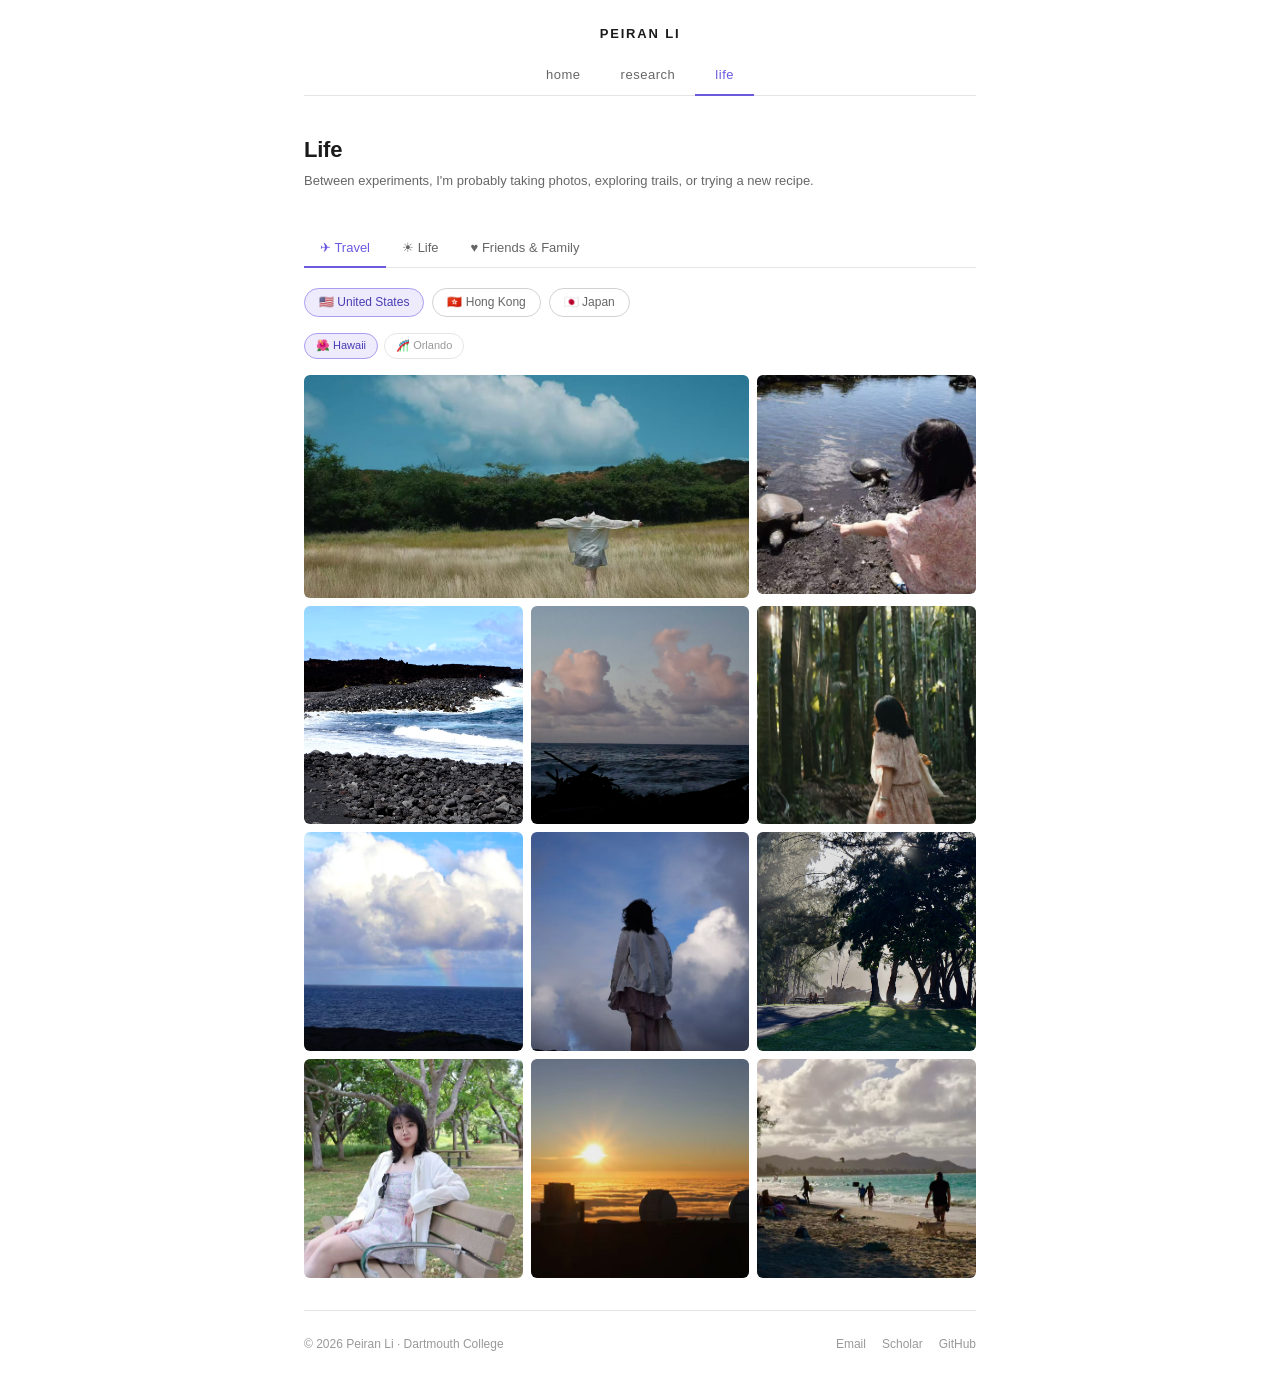
==== life.html @ d06216dd "Rebuild as three-page PhD-application site - Split into index (intro), research (education, publicat" ====
<!DOCTYPE html>
<html lang="en">
<head>
  <meta charset="UTF-8">
  <meta name="viewport" content="width=device-width, initial-scale=1.0">
  <title>Life · Peiran Li</title>
  <meta name="description" content="Photos by Peiran Li: travel, life, friends and family.">
  <link rel="icon" href="data:image/svg+xml,%3Csvg xmlns=%27http://www.w3.org/2000/svg%27 viewBox=%270 0 64 64%27%3E%3Crect width=%2764%27 height=%2764%27 rx=%2714%27 fill=%27%236B5AE0%27/%3E%3Ctext x=%2732%27 y=%2744%27 font-family=%27-apple-system,Helvetica,Arial,sans-serif%27 font-size=%2736%27 font-weight=%27600%27 fill=%27white%27 text-anchor=%27middle%27%3EP%3C/text%3E%3C/svg%3E">
  <link rel="stylesheet" href="https://cdn.jsdelivr.net/npm/@tabler/icons-webfont@3.34.0/dist/tabler-icons.min.css">
  <link rel="stylesheet" href="style.css">
</head>
<body>
<div class="site">

  <!-- NAV -->
  <nav class="nav">
    <a class="nav-logo" href="index.html" style="text-decoration:none">Peiran Li</a>
    <div class="nav-links">
      <a href="index.html">home</a>
      <a href="research.html">research</a>
      <a href="life.html" class="active">life</a>
    </div>
  </nav>

  <h1 class="page-title">Life</h1>
  <p class="page-sub">Between experiments, I'm probably taking photos, exploring trails, or trying a new recipe.</p>

  <!-- PHOTOS -->
  <section class="section" id="photos">

    <div class="tab-bar">
      <div class="tab active" onclick="switchTab(this,'travel')">✈ Travel</div>
      <div class="tab" onclick="switchTab(this,'life')">☀ Life</div>
      <div class="tab" onclick="switchTab(this,'people')">♥ Friends & Family</div>
    </div>

    <!-- TRAVEL -->
    <div class="panel active" id="panel-travel">
      <div class="sub-tabs">
        <div class="sub-tab active" onclick="switchCountry(this,'us')">🇺🇸 United States</div>
        <div class="sub-tab" onclick="switchCountry(this,'hk')">🇭🇰 Hong Kong</div>
        <div class="sub-tab" onclick="switchCountry(this,'jp')">🇯🇵 Japan</div>
      </div>

      <!-- US -->
      <div id="country-us">
        <div class="city-tabs">
          <div class="city-tab active" onclick="switchCity(this,'hawaii')">🌺 Hawaii</div>
          <div class="city-tab" onclick="switchCity(this,'orlando')">🎢 Orlando</div>
        </div>
        <!-- Photos are loaded dynamically from photos/travel/hawaii/ -->
        <div class="grid-panel active" id="city-hawaii" data-folder="photos/travel/hawaii"></div>
        <div class="grid-panel" id="city-orlando" data-folder="photos/travel/orlando"></div>
      </div>

      <!-- HK -->
      <div id="country-hk" style="display:none">
        <div class="photo-grid" data-folder="photos/travel/hongkong" id="grid-hk"></div>
      </div>

      <!-- Japan -->
      <div id="country-jp" style="display:none">
        <div class="photo-grid" data-folder="photos/travel/japan" id="grid-jp"></div>
      </div>
    </div>

    <!-- LIFE -->
    <div class="panel" id="panel-life">
      <div class="photo-grid" data-folder="photos/life" id="grid-life"></div>
    </div>

    <!-- PEOPLE -->
    <div class="panel" id="panel-people">
      <div class="photo-grid" data-folder="photos/people" id="grid-people"></div>
    </div>
  </section>


  <!-- FOOTER -->
  <footer class="footer">
    <span class="footer-left">© 2026 Peiran Li · Dartmouth College</span>
    <div class="footer-links">
      <a href="mailto:peiran.li.gr@dartmouth.edu">Email</a>
      <a href="https://scholar.google.com/citations?user=oMGvcq8AAAAJ&hl=en" target="_blank">Scholar</a>
      <a href="https://github.com/prsteps" target="_blank">GitHub</a>
    </div>
  </footer>

</div>

<!-- LIGHTBOX -->
<div class="lightbox" id="lightbox" onclick="closeLightbox()">
  <button class="lightbox-close" onclick="closeLightbox()">✕</button>
  <img id="lightbox-img" src="" alt="">
</div>

<script src="main.js"></script>
</body>
</html>
---- style.css ----
*, *::before, *::after { box-sizing: border-box; margin: 0; padding: 0; }

    :root {
      --coral: #6B5AE0;
      --coral-light: #EEEBFC;
      --coral-mid: #A99DF0;
      --coral-dark: #4A3DB3;
      --teal: #1D9E75;
      --teal-light: #E1F5EE;
      --teal-dark: #0F6E56;
      --blue: #378ADD;
      --blue-light: #E6F1FB;
      --blue-dark: #185FA5;
      --amber-light: #FAEEDA;
      --amber-dark: #854F0B;
      --purple-light: #EEEDFE;
      --purple-dark: #534AB7;
      --text: #1a1a1a;
      --text-muted: #666;
      --text-faint: #999;
      --border: rgba(0,0,0,0.1);
      --border-mid: rgba(0,0,0,0.18);
      --bg: #fff;
      --bg-secondary: #f7f7f5;
      --radius: 10px;
      --radius-sm: 6px;
    }

    html { scroll-behavior: smooth; }
    body {
      font-family: -apple-system, BlinkMacSystemFont, 'Segoe UI', sans-serif;
      color: var(--text);
      background: var(--bg);
      line-height: 1.6;
    }

    .site { max-width: 720px; margin: 0 auto; padding: 0 1.5rem; }

    /* ── NAV ── */
    .nav {
      display: flex;
      flex-direction: column;
      align-items: center;
      padding: 1.5rem 0 0;
      gap: 0.75rem;
    }
    .nav-logo {
      font-size: 13px;
      font-weight: 600;
      letter-spacing: 0.14em;
      text-transform: uppercase;
      color: var(--text);
    }
    .nav-links {
      display: flex;
      border-bottom: 0.5px solid var(--border);
      width: 100%;
      justify-content: center;
    }
    .nav-links a {
      font-size: 13px;
      color: var(--text-muted);
      text-decoration: none;
      padding: 0.5rem 1.25rem;
      border-bottom: 2px solid transparent;
      margin-bottom: -0.5px;
      letter-spacing: 0.04em;
      cursor: pointer;
      transition: color 0.15s;
    }
    .nav-links a:hover { color: var(--text); }
    .nav-links a.active { color: var(--coral); border-bottom-color: var(--coral); }
    .page-title { font-size: 22px; font-weight: 600; letter-spacing: -0.01em; margin: 2.25rem 0 0.25rem; }
    .page-sub { font-size: 13px; color: var(--text-muted); margin-bottom: 0.5rem; }
    .home-cards { display: grid; grid-template-columns: 1fr 1fr; gap: 12px; margin: 1.75rem 0 0.5rem; }
    .home-card { display: block; border: 0.5px solid var(--border); border-radius: var(--radius); padding: 1rem 1.15rem; text-decoration: none; color: inherit; transition: background 0.15s, border-color 0.15s; }
    .home-card:hover { background: var(--bg-secondary); border-color: var(--border-mid); }
    .home-card .hc-label { font-size: 11px; color: var(--coral); letter-spacing: 0.1em; text-transform: uppercase; margin-bottom: 4px; }
    .home-card .hc-title { font-size: 14px; font-weight: 500; margin-bottom: 3px; }
    .home-card .hc-desc { font-size: 12px; color: var(--text-muted); line-height: 1.6; }
    .hero.hero-home { border-bottom: none; padding-bottom: 0.5rem; }

    /* ── HERO ── */
    .hero {
      padding: 2.5rem 0 2rem;
      display: grid;
      grid-template-columns: 1fr auto;
      gap: 2rem;
      align-items: start;
      border-bottom: 0.5px solid var(--border);
    }
    .hero-tag {
      font-size: 11px;
      color: var(--coral);
      letter-spacing: 0.1em;
      text-transform: uppercase;
      margin-bottom: 0.5rem;
    }
    .hero-name { font-size: 32px; font-weight: 600; letter-spacing: -0.01em; line-height: 1.2; margin-bottom: 0.6rem; }
    .hero-sub {
      font-size: 14px;
      color: var(--text-muted);
      line-height: 1.7;
      max-width: 420px;
      margin-bottom: 1.25rem;
    }
    .hero-sub strong { color: var(--text); font-weight: 500; }
    .hero-links { display: flex; gap: 0.5rem; flex-wrap: wrap; }
    .pill {
      font-size: 12px;
      padding: 5px 13px;
      border-radius: 999px;
      border: 0.5px solid var(--border-mid);
      color: var(--text-muted);
      text-decoration: none;
      display: inline-flex;
      align-items: center;
      gap: 5px;
      cursor: pointer;
      background: none;
      font-family: inherit;
      line-height: 1.5;
      transition: background 0.15s;
    }
    .pill:hover { background: var(--bg-secondary); color: var(--text); }
    .pill-accent { background: var(--coral-light); color: var(--coral-dark); border-color: var(--coral-mid); }
    .pill-accent:hover { background: #DCD7F9; color: var(--coral-dark); }
    .pill-sm { font-size: 11px; padding: 3px 10px; }
    .avatar {
      width: 76px; height: 76px;
      border-radius: 50%;
      background: linear-gradient(135deg, #9FE1CB, #5DCAA5);
      display: flex; align-items: center; justify-content: center;
      font-size: 30px; flex-shrink: 0;
    }

    /* ── SECTIONS ── */
    .section { padding: 2rem 0; border-bottom: 0.5px solid var(--border); }
    .section-label {
      font-size: 11px;
      color: var(--text-faint);
      letter-spacing: 0.1em;
      text-transform: uppercase;
      margin-bottom: 1.25rem;
    }
    .section-intro { font-size: 13px; color: var(--text-muted); line-height: 1.7; margin: -0.5rem 0 1.25rem; max-width: 560px; }

    /* ── INTEREST TAGS ── */
    .interest-tags { display: flex; gap: 8px; flex-wrap: wrap; margin-bottom: 1.5rem; }
    .interest-tag {
      font-size: 12px; padding: 4px 13px; border-radius: 999px;
      background: var(--coral-light); color: var(--coral-dark);
      border: 0.5px solid var(--coral-mid);
    }

    /* ── RESEARCH CARDS (publications) ── */
    .research-card {
      border: 0.5px solid var(--border);
      border-radius: var(--radius);
      padding: 1rem 1.25rem;
      margin-bottom: 0.75rem;
      transition: background 0.15s, border-color 0.15s;
    }
    .research-card:hover { background: var(--bg-secondary); border-color: var(--border-mid); }
    .rc-header { display: flex; justify-content: space-between; align-items: flex-start; gap: 1rem; margin-bottom: 0.4rem; }
    .rc-title { font-size: 14px; font-weight: 500; line-height: 1.4; }
    .rc-title a { color: inherit; text-decoration: none; border-bottom: 1px solid rgba(0,0,0,0.15); }
    .rc-badge {
      font-size: 11px; padding: 3px 10px; border-radius: 999px;
      white-space: nowrap; flex-shrink: 0;
      background: var(--teal-light); color: var(--teal-dark);
    }
    .rc-badge.amber { background: var(--amber-light); color: var(--amber-dark); }
    .rc-badge.blue { background: var(--blue-light); color: var(--blue-dark); }
    .rc-badge.purple { background: var(--purple-light); color: var(--purple-dark); }
    .rc-authors { font-size: 12px; color: var(--text-faint); margin-bottom: 0.3rem; }
    .rc-authors strong { color: var(--text-muted); }
    .rc-venue { font-size: 12px; color: var(--coral); font-weight: 500; }

    /* ── PROJECT CARDS ── */
    .proj {
      border: 0.5px solid var(--border);
      border-radius: var(--radius);
      overflow: hidden;
      margin-bottom: 1.25rem;
      transition: border-color 0.15s;
    }
    .proj:hover { border-color: var(--border-mid); }
    .proj-fig { display: block; background: var(--bg-secondary); border-bottom: 0.5px solid var(--border); text-decoration: none; }
    .proj-fig img, .proj-fig canvas { width: 100%; height: auto; display: block; }
    .proj-fig.pad { padding: 1rem 1.25rem; }
    .proj-fig.pad img, .proj-fig.pad canvas { border-radius: var(--radius-sm); }
    .pdf-fig { background: #fff; }
    .proj-body { padding: 1rem 1.25rem 1.1rem; }
    .proj-head { display: flex; justify-content: space-between; align-items: flex-start; gap: 1rem; margin-bottom: 0.25rem; }
    .proj-title { font-size: 15px; font-weight: 500; line-height: 1.4; }
    .proj-meta { font-size: 12px; color: var(--text-muted); margin-bottom: 0.15rem; }
    .proj-meta em { font-style: normal; color: var(--coral); }
    .proj-date { font-size: 11px; color: var(--text-faint); margin-bottom: 0.7rem; }
    .proj-sum { font-size: 13px; color: var(--text); line-height: 1.65; margin-bottom: 0.6rem; }
    .proj-bullets { list-style: none; margin: 0 0 0.85rem; }
    .proj-bullets li {
      font-size: 13px; color: var(--text-muted); line-height: 1.6;
      padding-left: 1rem; position: relative; margin-bottom: 0.25rem;
    }
    .proj-bullets li::before { content: ''; position: absolute; left: 0; top: 0.62em; width: 5px; height: 5px; border-radius: 50%; background: var(--coral-mid); }
    .proj-links { display: flex; gap: 0.5rem; flex-wrap: wrap; align-items: center; }
    .proj-links .note { font-size: 11px; color: var(--text-faint); }
    .fig-caption { font-size: 11px; color: var(--text-faint); padding: 0 1.25rem 0.75rem; background: var(--bg-secondary); line-height: 1.5; }

    /* ── EXPERIENCE ── */
    .exp-item { display: grid; grid-template-columns: 110px 1fr; gap: 1rem; margin-bottom: 1.25rem; }
    .exp-date { font-size: 11px; color: var(--text-faint); line-height: 1.5; padding-top: 2px; }
    .exp-title { font-size: 14px; font-weight: 500; margin-bottom: 2px; }
    .exp-org { font-size: 12px; color: var(--coral); margin-bottom: 4px; }
    .exp-desc { font-size: 13px; color: var(--text-muted); line-height: 1.6; }

    /* ── HARDWARE ── */
    .hw-photo { border: 0.5px solid var(--border); border-radius: var(--radius); overflow: hidden; margin-bottom: 1rem; background: var(--bg-secondary); }
    .hw-photo img { width: 100%; display: block; }
    .hw-photo figcaption { font-size: 11px; color: var(--text-faint); line-height: 1.5; padding: 0.55rem 1rem 0.65rem; }
    .hw-grid { display: grid; grid-template-columns: repeat(3, 1fr); gap: 12px; }
    .hw-block { background: var(--bg-secondary); border-radius: var(--radius-sm); padding: 0.85rem 1rem; }
    .hw-block i { font-size: 18px; color: var(--coral); display: block; margin-bottom: 4px; }
    .hw-title { font-size: 13px; font-weight: 500; margin-bottom: 3px; }
    .hw-desc { font-size: 12px; color: var(--text-muted); line-height: 1.6; }

    /* ── PHOTOS ── */
    .tab-bar { display: flex; border-bottom: 0.5px solid var(--border); margin-bottom: 1.25rem; }
    .tab {
      font-size: 13px; color: var(--text-muted);
      padding: 0.4rem 1rem; cursor: pointer;
      border-bottom: 2px solid transparent; margin-bottom: -0.5px;
      user-select: none; transition: color 0.15s;
    }
    .tab:hover { color: var(--text); }
    .tab.active { color: var(--coral); border-bottom-color: var(--coral); }
    .sub-tabs { display: flex; gap: 8px; margin-bottom: 1rem; flex-wrap: wrap; }
    .sub-tab {
      font-size: 12px; padding: 4px 14px; border-radius: 999px;
      border: 0.5px solid var(--border-mid); color: var(--text-muted);
      cursor: pointer; user-select: none; transition: background 0.15s;
    }
    .sub-tab:hover { background: var(--bg-secondary); }
    .sub-tab.active { background: var(--coral-light); color: var(--coral-dark); border-color: var(--coral-mid); }
    .city-tabs { display: flex; gap: 6px; margin-bottom: 1rem; }
    .city-tab {
      font-size: 11px; padding: 3px 11px; border-radius: 999px;
      border: 0.5px solid var(--border); color: var(--text-faint);
      cursor: pointer; user-select: none; transition: all 0.15s;
    }
    .city-tab:hover { border-color: var(--border-mid); color: var(--text-muted); }
    .city-tab.active { background: var(--coral-light); color: var(--coral-dark); border-color: var(--coral-mid); }

    .photo-grid {
      display: grid;
      grid-template-columns: repeat(3, 1fr);
      gap: 8px;
    }
    .photo-cell {
      aspect-ratio: 1;
      border-radius: var(--radius-sm);
      overflow: hidden;
      background: var(--bg-secondary);
      cursor: pointer;
      position: relative;
    }
    .photo-cell.wide { grid-column: span 2; aspect-ratio: 2/1; }
    .photo-cell img {
      width: 100%; height: 100%;
      object-fit: cover;
      display: block;
      transition: transform 0.3s ease;
    }
    .photo-cell:hover img { transform: scale(1.03); }
    .photo-placeholder {
      width: 100%; height: 100%;
      display: flex; align-items: center; justify-content: center;
      flex-direction: column; gap: 6px;
      color: var(--text-faint); font-size: 11px; text-align: center; padding: 8px;
    }

    .panel { display: none; }
    .panel.active { display: block; }
    .grid-panel { display: none; }
    .grid-panel.active { display: grid; grid-template-columns: repeat(3, 1fr); gap: 8px; }

    /* ── LIGHTBOX ── */
    .lightbox {
      display: none; position: fixed; inset: 0;
      background: rgba(0,0,0,0.88);
      z-index: 1000; align-items: center; justify-content: center;
    }
    .lightbox.open { display: flex; }
    .lightbox img { max-width: 90vw; max-height: 90vh; border-radius: 4px; object-fit: contain; }
    .lightbox-close {
      position: fixed; top: 1.5rem; right: 1.5rem;
      font-size: 28px; color: #fff; cursor: pointer; line-height: 1;
      background: none; border: none; opacity: 0.8; z-index: 1;
    }
    .lightbox-close:hover { opacity: 1; }

    /* ── SLIDE DECK VIEWER ── */
    .deck {
      display: none; position: fixed; inset: 0;
      background: rgba(0,0,0,0.9);
      z-index: 1000; flex-direction: column;
      align-items: center; justify-content: center; gap: 0.75rem;
      padding: 1rem;
    }
    .deck.open { display: flex; }
    .deck-stage { display: flex; align-items: center; gap: 0.75rem; max-width: 100%; }
    .deck-stage img {
      max-width: min(1100px, calc(100vw - 7rem));
      max-height: calc(100vh - 7rem);
      border-radius: 4px; object-fit: contain;
      background: #fff; aspect-ratio: 16/9;
    }
    .deck-nav {
      width: 40px; height: 40px; border-radius: 50%; border: none;
      background: rgba(255,255,255,0.12); color: #fff; font-size: 24px; line-height: 1;
      cursor: pointer; flex-shrink: 0; transition: background 0.15s;
    }
    .deck-nav:hover { background: rgba(255,255,255,0.25); }
    .deck-nav:disabled { opacity: 0.25; cursor: default; }
    .deck-foot { display: flex; gap: 1.25rem; align-items: center; font-size: 12px; color: rgba(255,255,255,0.75); flex-wrap: wrap; justify-content: center; }
    .deck-foot a { color: #fff; text-decoration: none; border-bottom: 1px solid rgba(255,255,255,0.4); }
    .deck-foot a:hover { border-bottom-color: #fff; }
    .deck-counter { font-variant-numeric: tabular-nums; }

    /* ── FOOTER ── */
    .footer {
      padding: 1.5rem 0 2rem;
      display: flex; justify-content: space-between; align-items: center;
    }
    .footer-left { font-size: 12px; color: var(--text-faint); }
    .footer-links { display: flex; gap: 1rem; }
    .footer-links a { font-size: 12px; color: var(--text-faint); text-decoration: none; }
    .footer-links a:hover { color: var(--text); }

    @media (max-width: 560px) {
      .hw-grid { grid-template-columns: 1fr; }
      .deck-stage { gap: 0.4rem; }
      .deck-stage img { max-width: calc(100vw - 6rem); }
    }
    @media (max-width: 480px) {
      .hero { grid-template-columns: 1fr; }
      .avatar { display: none; }
      .exp-item { grid-template-columns: 1fr; gap: 0.25rem; }
      .proj-head { flex-direction: column; gap: 0.35rem; }
      .nav-links a { padding: 0.5rem 0.8rem; }
      .home-cards { grid-template-columns: 1fr; }
    }
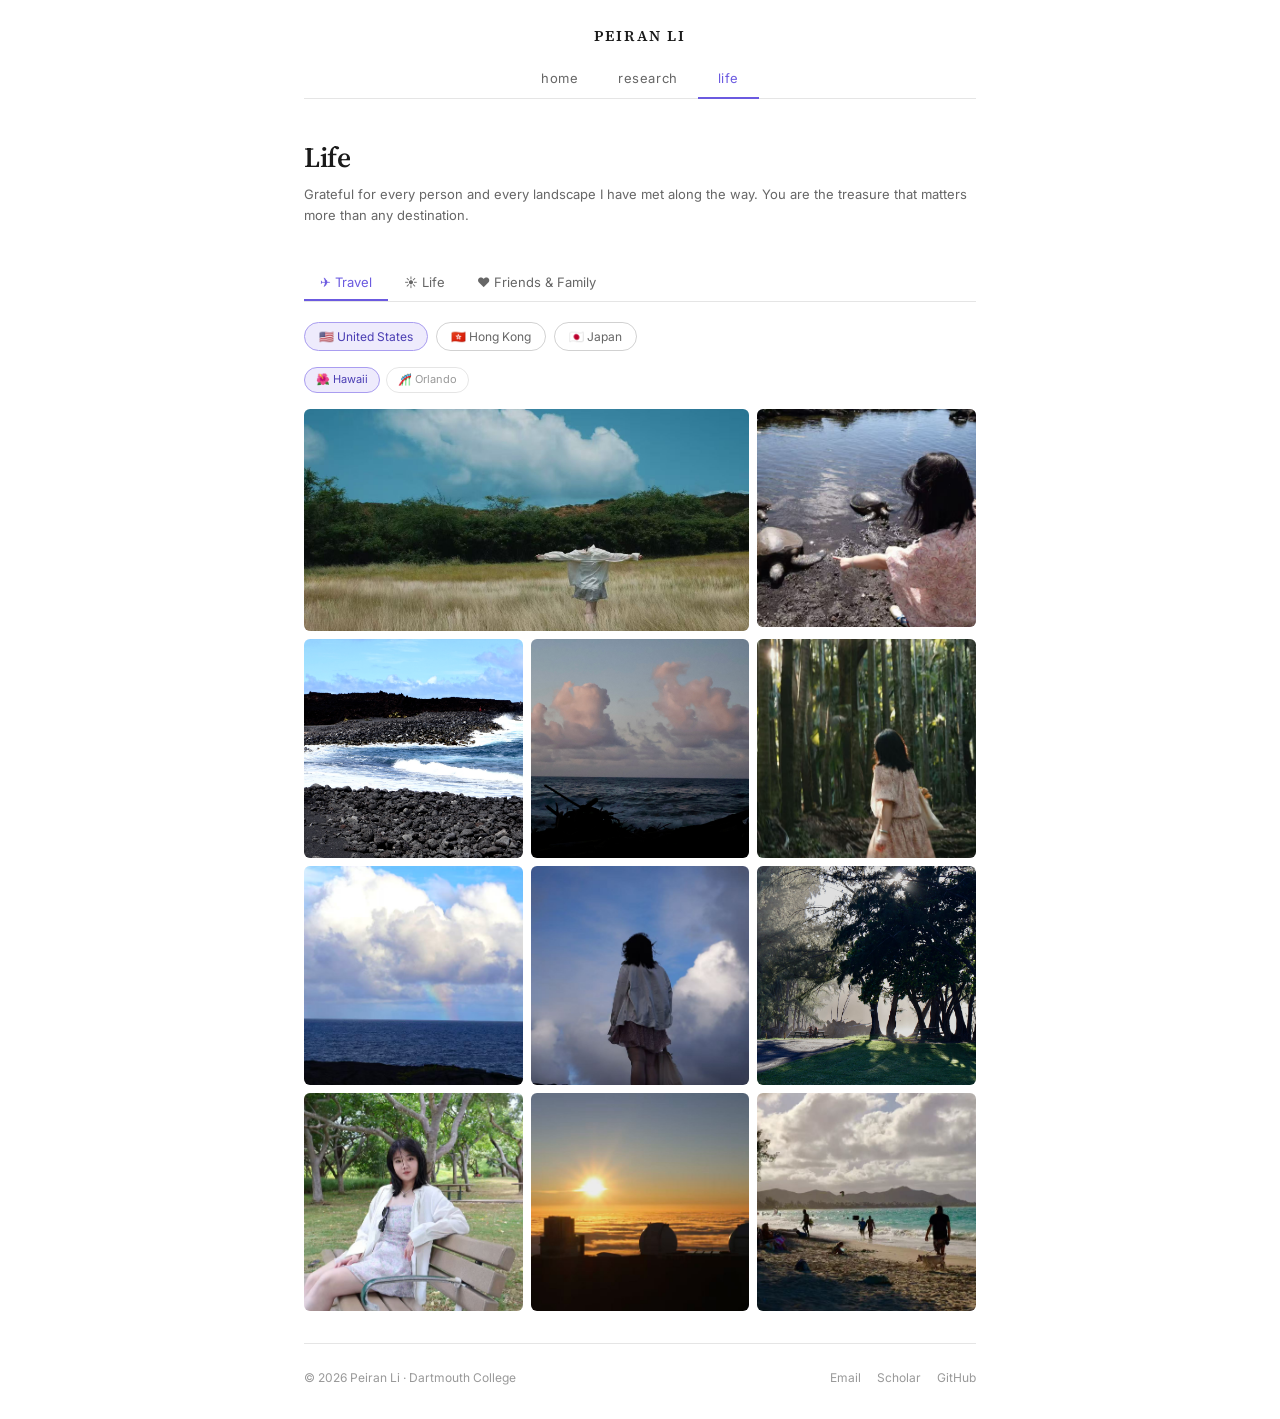
==== commit acecd681: "Refine home page copy, fonts, and layout - Inter body text with Source Serif 4 headings - Home intro" ====
--- a/life.html
+++ b/life.html
@@ -7,6 +7,9 @@
   <meta name="description" content="Photos by Peiran Li: travel, life, friends and family.">
   <link rel="icon" href="data:image/svg+xml,%3Csvg xmlns=%27http://www.w3.org/2000/svg%27 viewBox=%270 0 64 64%27%3E%3Crect width=%2764%27 height=%2764%27 rx=%2714%27 fill=%27%236B5AE0%27/%3E%3Ctext x=%2732%27 y=%2744%27 font-family=%27-apple-system,Helvetica,Arial,sans-serif%27 font-size=%2736%27 font-weight=%27600%27 fill=%27white%27 text-anchor=%27middle%27%3EP%3C/text%3E%3C/svg%3E">
   <link rel="stylesheet" href="https://cdn.jsdelivr.net/npm/@tabler/icons-webfont@3.34.0/dist/tabler-icons.min.css">
+  <link rel="preconnect" href="https://fonts.googleapis.com">
+  <link rel="preconnect" href="https://fonts.gstatic.com" crossorigin>
+  <link rel="stylesheet" href="https://fonts.googleapis.com/css2?family=Inter:wght@400;500;600&family=Source+Serif+4:opsz,wght@8..60,500;8..60,600&display=swap">
   <link rel="stylesheet" href="style.css">
 </head>
 <body>
@@ -23,7 +26,7 @@
   </nav>
 
   <h1 class="page-title">Life</h1>
-  <p class="page-sub">Between experiments, I'm probably taking photos, exploring trails, or trying a new recipe.</p>
+  <p class="page-sub">Grateful for every person and every landscape I have met along the way. You are the treasure that matters more than any destination.</p>
 
   <!-- PHOTOS -->
   <section class="section" id="photos">
--- a/style.css
+++ b/style.css
@@ -28,7 +28,8 @@
 
     html { scroll-behavior: smooth; }
     body {
-      font-family: -apple-system, BlinkMacSystemFont, 'Segoe UI', sans-serif;
+      font-family: 'Inter', -apple-system, BlinkMacSystemFont, 'Segoe UI', sans-serif;
+      -webkit-font-smoothing: antialiased;
       color: var(--text);
       background: var(--bg);
       line-height: 1.6;
@@ -45,9 +46,10 @@
       gap: 0.75rem;
     }
     .nav-logo {
-      font-size: 13px;
+      font-family: 'Source Serif 4', Georgia, serif;
+      font-size: 15px;
       font-weight: 600;
-      letter-spacing: 0.14em;
+      letter-spacing: 0.12em;
       text-transform: uppercase;
       color: var(--text);
     }
@@ -70,7 +72,7 @@
     }
     .nav-links a:hover { color: var(--text); }
     .nav-links a.active { color: var(--coral); border-bottom-color: var(--coral); }
-    .page-title { font-size: 22px; font-weight: 600; letter-spacing: -0.01em; margin: 2.25rem 0 0.25rem; }
+    .page-title { font-family: 'Source Serif 4', Georgia, 'Times New Roman', serif; font-size: 28px; font-weight: 600; letter-spacing: -0.01em; margin: 2.25rem 0 0.25rem; }
     .page-sub { font-size: 13px; color: var(--text-muted); margin-bottom: 0.5rem; }
     .home-cards { display: grid; grid-template-columns: 1fr 1fr; gap: 12px; margin: 1.75rem 0 0.5rem; }
     .home-card { display: block; border: 0.5px solid var(--border); border-radius: var(--radius); padding: 1rem 1.15rem; text-decoration: none; color: inherit; transition: background 0.15s, border-color 0.15s; }
@@ -96,7 +98,7 @@
       text-transform: uppercase;
       margin-bottom: 0.5rem;
     }
-    .hero-name { font-size: 32px; font-weight: 600; letter-spacing: -0.01em; line-height: 1.2; margin-bottom: 0.6rem; }
+    .hero-name { font-family: 'Source Serif 4', Georgia, 'Times New Roman', serif; font-size: 38px; font-weight: 600; letter-spacing: -0.01em; line-height: 1.15; margin-bottom: 0.6rem; }
     .hero-sub {
       font-size: 14px;
       color: var(--text-muted);
@@ -193,7 +195,7 @@
     .pdf-fig { background: #fff; }
     .proj-body { padding: 1rem 1.25rem 1.1rem; }
     .proj-head { display: flex; justify-content: space-between; align-items: flex-start; gap: 1rem; margin-bottom: 0.25rem; }
-    .proj-title { font-size: 15px; font-weight: 500; line-height: 1.4; }
+    .proj-title { font-family: 'Source Serif 4', Georgia, serif; font-size: 17px; font-weight: 600; line-height: 1.35; }
     .proj-meta { font-size: 12px; color: var(--text-muted); margin-bottom: 0.15rem; }
     .proj-meta em { font-style: normal; color: var(--coral); }
     .proj-date { font-size: 11px; color: var(--text-faint); margin-bottom: 0.7rem; }
